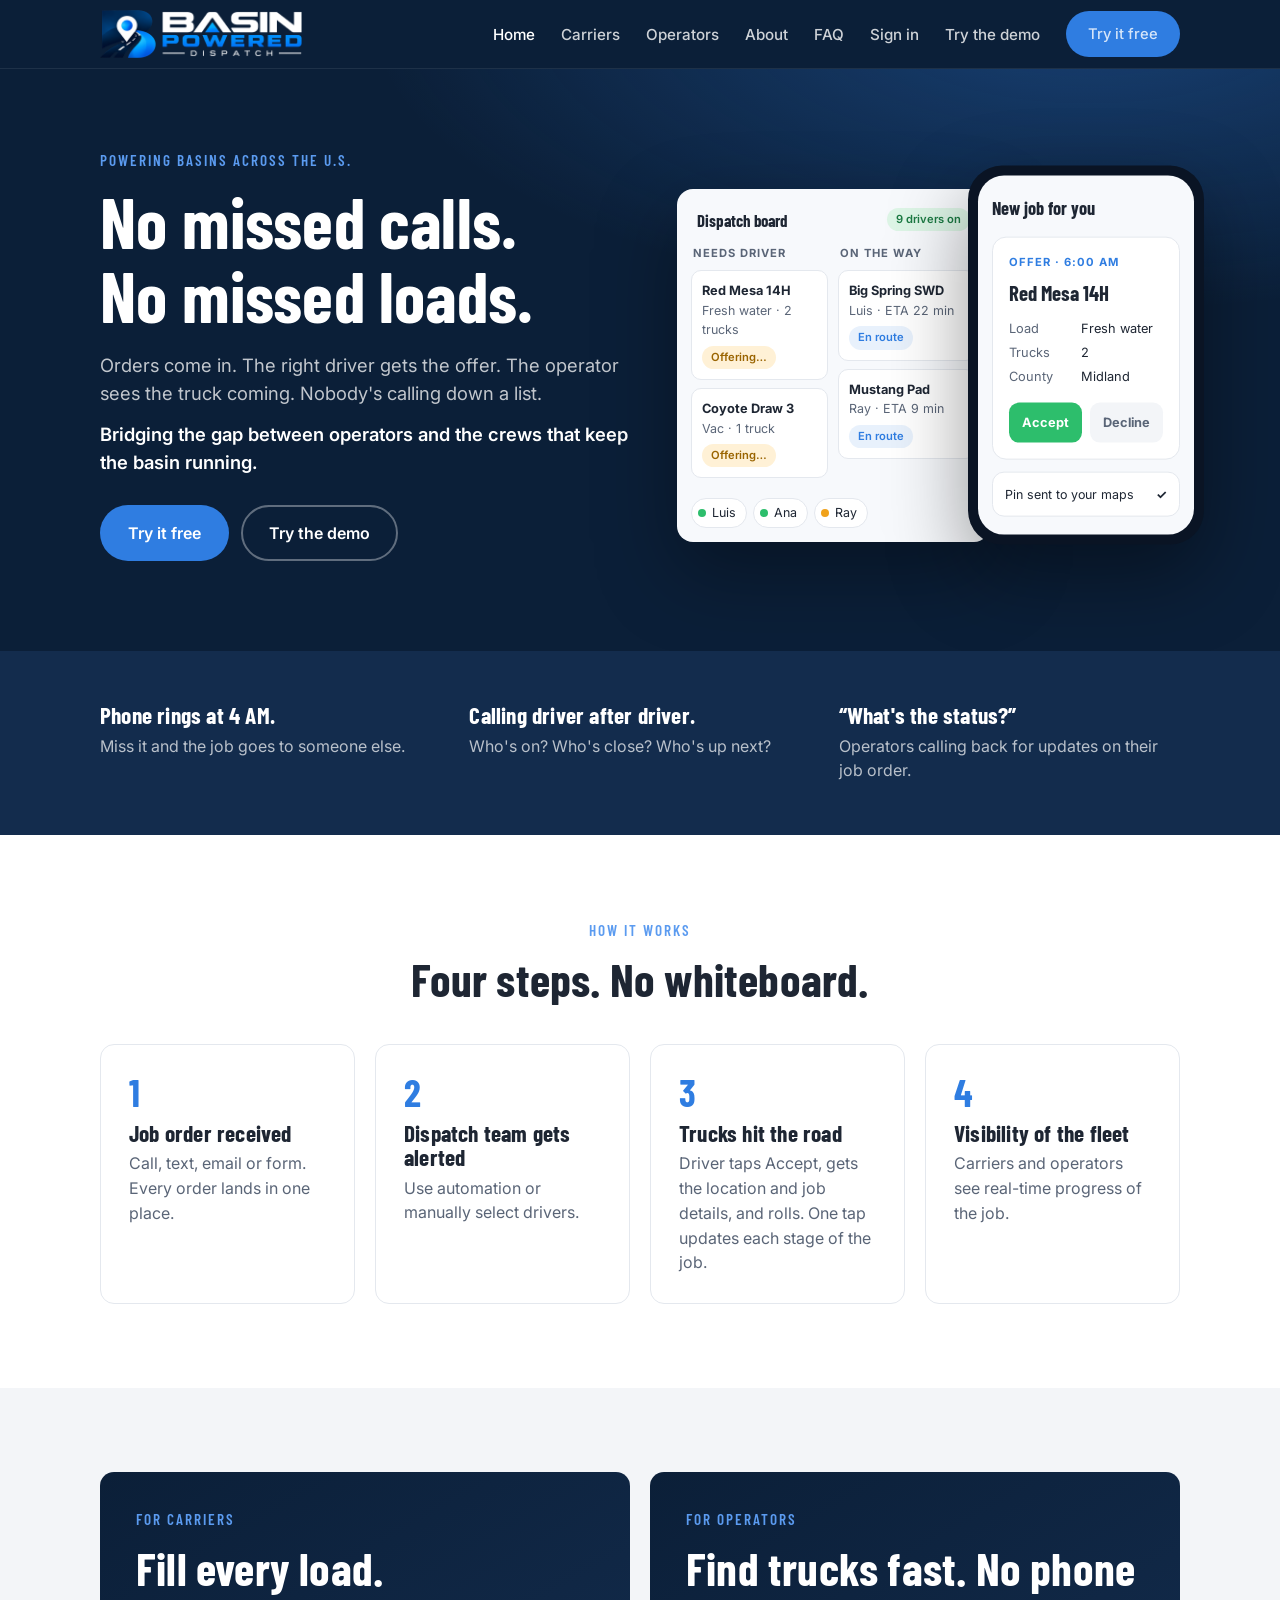
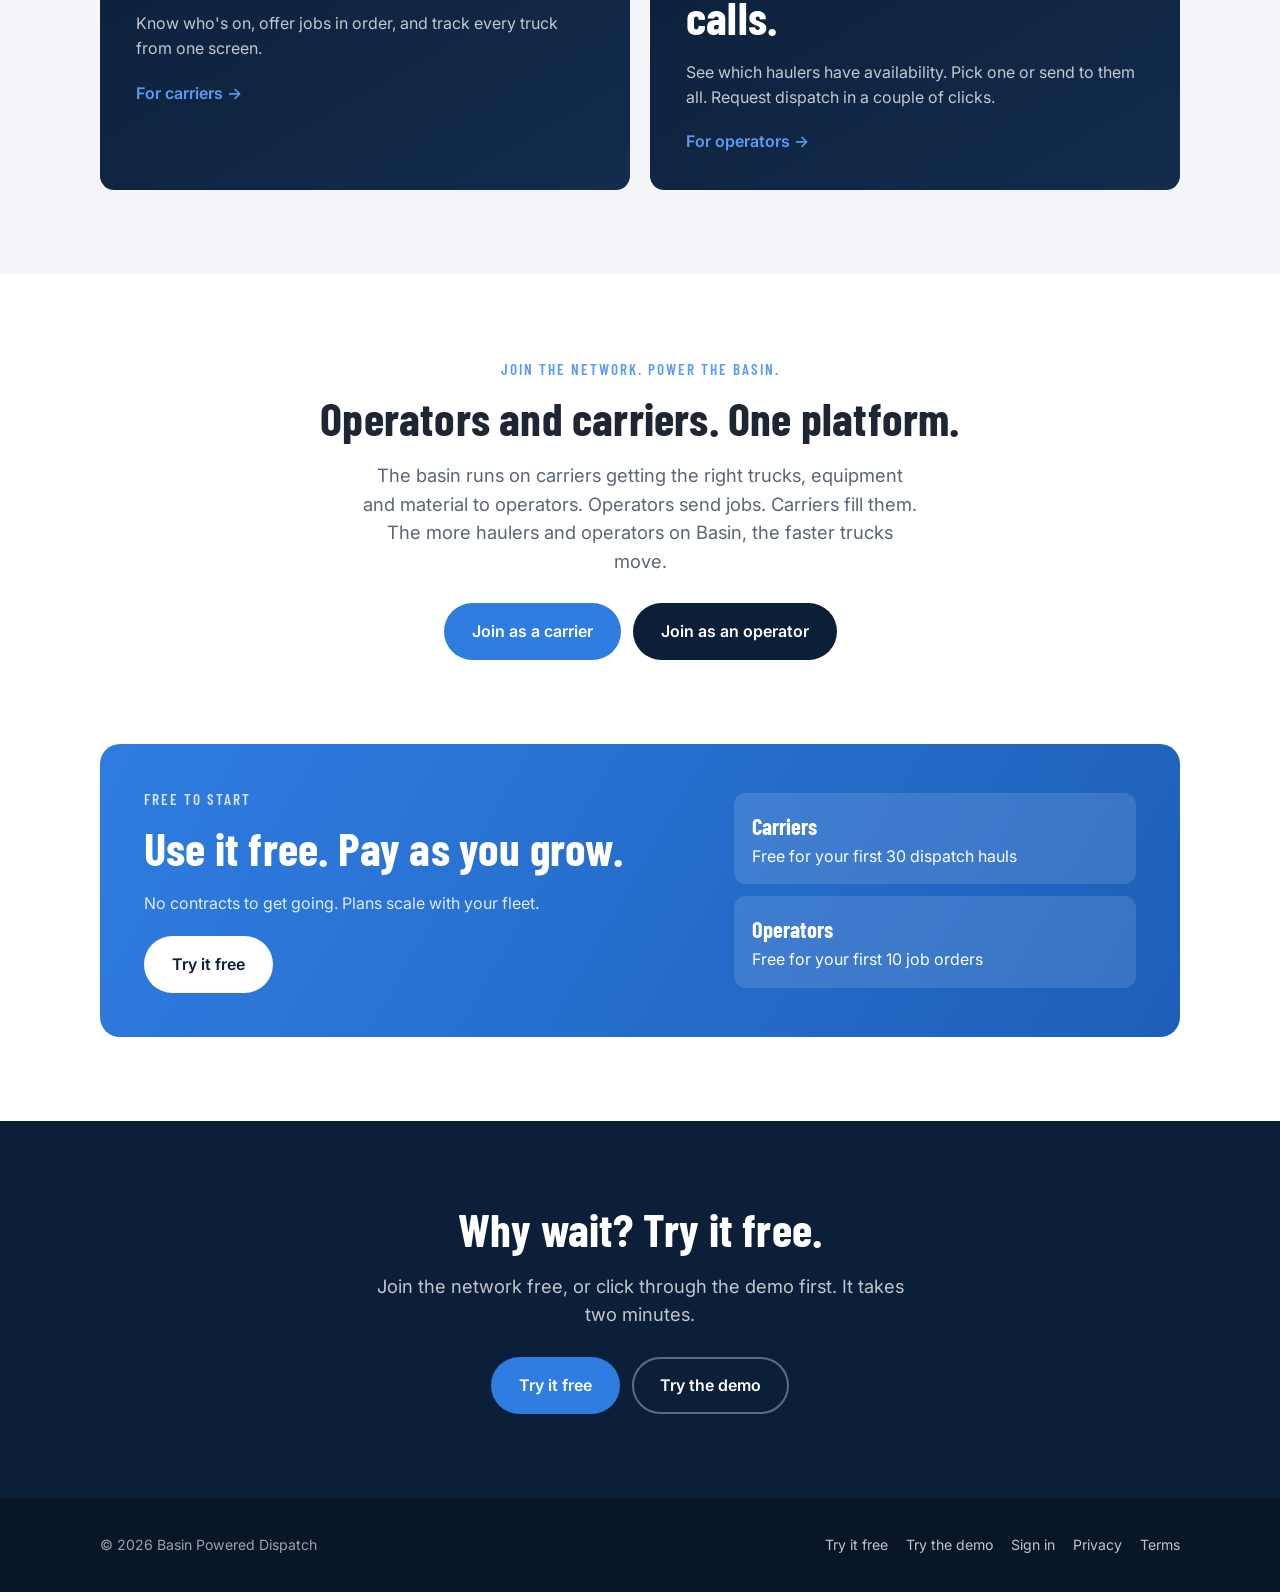
==== index.html @ a452da54 "Carriers: Reports section with demo numbers; app links to basinpowereddispatch.com Co-Authored-By: C" ====
<!doctype html>
<html lang="en">
<head>
<meta charset="utf-8">
<meta name="viewport" content="width=device-width, initial-scale=1, viewport-fit=cover">
<title>Basin Powered Dispatch · No missed calls. No missed loads.</title>
<meta name="description" content="Dispatch for oilfield vac and water haulers. Orders in, drivers offered, operators updated — without calling down the list.">
<meta name="theme-color" content="#0B1F38">
<link rel="preconnect" href="https://fonts.googleapis.com">
<link rel="preconnect" href="https://fonts.gstatic.com" crossorigin>
<link href="https://fonts.googleapis.com/css2?family=Barlow+Condensed:wght@600;700&family=Inter:wght@400;500;600;700;800&display=swap" rel="stylesheet">
<link rel="stylesheet" href="styles.css">
<link rel="icon" type="image/png" href="favicon.png">
<link rel="apple-touch-icon" href="apple-touch-icon.png">
<meta property="og:title" content="Basin Powered Dispatch · No missed calls. No missed loads.">
<meta property="og:description" content="Dispatch for oilfield vac and water haulers. Orders in, drivers offered, operators updated — without calling down the list.">
<meta property="og:image" content="https://basinpowerdispatch.com/og-image.jpg">
</head>
<body>
<header>
  <div class="wrap nav">
    <a class="logo" href="index.html" aria-label="Basin Powered Dispatch home">
      <img src="logo.png" alt="Basin Powered Dispatch" width="168" height="40">
    </a>
    <button class="menu-btn" aria-label="Menu" onclick="document.getElementById('menu').classList.toggle('open')">&#9776;</button>
    <ul id="menu">
      <li><a href="index.html" class=active>Home</a></li><li><a href="carriers.html">Carriers</a></li><li><a href="operators.html">Operators</a></li><li><a href="about.html">About</a></li><li><a href="faq.html">FAQ</a></li>
      <li><a href="https://basinpowereddispatch.com/">Sign in</a></li>
      <li><a href="demo.html">Try the demo</a></li>
      <li><a class="btn btn-primary" href="join.html">Try it free</a></li>
    </ul>
  </div>
</header>
<main>
<section class="hero">
  <div class="wrap grid">
    <div>
      <div class="eyebrow">Powering basins across the U.S.</div>
      <h1>No missed calls.<br>No missed loads.</h1>
      <p class="lead" style="margin-top:18px">Orders come in. The right driver gets the offer. The operator sees the truck coming. Nobody's calling down a list.</p>
      <p class="lead" style="margin-top:12px;color:#fff;font-weight:600">Bridging the gap between operators and the crews that keep the basin running.</p>
      <div class="btns"><a class="btn btn-primary" href="join.html">Try it free</a><a class="btn btn-ghost" href="demo.html">Try the demo</a></div>
    </div>
    <div class="mock-stack">
<div class="board" aria-hidden="true">
  <div class="board-top"><b>Dispatch board</b><span class="pill green">9 drivers on</span></div>
  <div class="cols">
    <div class="col"><h4>Needs driver</h4>
      <div class="job"><b>Red Mesa 14H</b><span>Fresh water &middot; 2 trucks</span><span class="pill amber">Offering&hellip;</span></div>
      <div class="job"><b>Coyote Draw 3</b><span>Vac &middot; 1 truck</span><span class="pill amber">Offering&hellip;</span></div>
    </div>
    <div class="col"><h4>On the way</h4>
      <div class="job"><b>Big Spring SWD</b><span>Luis &middot; ETA 22 min</span><span class="pill blue">En route</span></div>
      <div class="job"><b>Mustang Pad</b><span>Ray &middot; ETA 9 min</span><span class="pill blue">En route</span></div>
    </div>
    <div class="col"><h4>Done</h4>
      <div class="job"><b>Caprock 7</b><span>Ana &middot; 3 loads</span><span class="pill green">Complete</span></div>
      <div class="job"><b>Sand Hills 2</b><span>Mike &middot; 2 loads</span><span class="pill green">Complete</span></div>
    </div>
  </div>
  <div class="drivers">
    <div class="drv"><span class="dot"></span>Luis</div><div class="drv"><span class="dot"></span>Ana</div>
    <div class="drv"><span class="dot busy"></span>Ray</div><div class="drv"><span class="dot"></span>Mike</div>
    <div class="drv"><span class="dot off"></span>Jesse</div>
  </div>
</div>
<div class="phone" aria-hidden="true"><div class="screen">
  <div class="hdr">New job for you</div>
  <div class="offer">
    <div class="tag">Offer &middot; 6:00 AM</div>
    <h5>Red Mesa 14H</h5>
    <dl><dt>Load</dt><dd>Fresh water</dd><dt>Trucks</dt><dd>2</dd><dt>County</dt><dd>Midland</dd></dl>
    <div class="yn"><div class="yes">Accept</div><div class="no">Decline</div></div>
  </div>
  <div class="mini"><span>Pin sent to your maps</span><b>&#10003;</b></div>
</div></div></div>
  </div>
</section>

<div class="pain"><div class="wrap row">
  <div><h3>Phone rings at 4 AM.</h3><p>Miss it and the job goes to someone else.</p></div>
  <div><h3>Calling driver after driver.</h3><p>Who's on? Who's close? Who's up next?</p></div>
  <div><h3>&ldquo;What's the status?&rdquo;</h3><p>Operators calling back for updates on their job order.</p></div>
</div></div>

<section id="how">
  <div class="wrap center">
    <div class="eyebrow">How it works</div>
    <h2>Four steps. No whiteboard.</h2>
    <div class="cards four" style="text-align:left">
      <div class="card"><div class="step-num">1</div><h3>Job order received</h3><p>Call, text, email or form. Every order lands in one place.</p></div>
      <div class="card"><div class="step-num">2</div><h3>Dispatch team gets alerted</h3><p>Use automation or manually select drivers.</p></div>
      <div class="card"><div class="step-num">3</div><h3>Trucks hit the road</h3><p>Driver taps Accept, gets the location and job details, and rolls. One tap updates each stage of the job.</p></div>
      <div class="card"><div class="step-num">4</div><h3>Visibility of the fleet</h3><p>Carriers and operators see real-time progress of the job.</p></div>
    </div>
  </div>
</section>

<section class="alt">
  <div class="wrap">
    <div class="cards two" style="margin-top:0">
      <div class="aud"><div class="eyebrow">For carriers</div><h2>Fill every load.</h2><p>Know who's on, offer jobs in order, and track every truck from one screen.</p><a class="more" href="carriers.html">For carriers &rarr;</a></div>
      <div class="aud"><div class="eyebrow">For operators</div><h2>Find trucks fast. No phone calls.</h2><p>See which haulers have availability. Pick one or send to them all. Request dispatch in a couple of clicks.</p><a class="more" href="operators.html">For operators &rarr;</a></div>
    </div>
  </div>
</section>

<section>
  <div class="wrap center">
    <div class="eyebrow">Join the network. Power the basin.</div>
    <h2>Operators and carriers. One platform.</h2>
    <p class="lead">The basin runs on carriers getting the right trucks, equipment and material to operators. Operators send jobs. Carriers fill them. The more haulers and operators on Basin, the faster trucks move.</p>
    <div class="btns" style="justify-content:center"><a class="btn btn-primary" href="join.html?type=carrier">Join as a carrier</a><a class="btn btn-dark" href="join.html?type=operator">Join as an operator</a></div>
  </div>
</section>

<section style="padding-top:0">
  <div class="wrap">
    <div class="free">
      <div><div class="eyebrow" style="color:#fff;opacity:.8">Free to start</div><h2>Use it free. Pay as you grow.</h2><p>No contracts to get going. Plans scale with your fleet.</p><div class="btns" style="margin-top:20px"><a class="btn" style="background:#fff;color:var(--navy)" href="join.html">Try it free</a></div></div>
      <div class="tiers">
        <div class="tier"><b>Carriers</b>Free for your first 30 dispatch hauls</div>
        <div class="tier"><b>Operators</b>Free for your first 10 job orders</div>
      </div>
    </div>
  </div>
</section>

<section class="cta">
  <div class="wrap">
    <h2>Why wait? Try it free.</h2>
    <p class="lead">Join the network free, or click through the demo first. It takes two minutes.</p>
    <div class="btns"><a class="btn btn-primary" href="join.html">Try it free</a><a class="btn btn-ghost" href="demo.html">Try the demo</a></div>
  </div>
</section>
</main>
<footer>
  <div class="wrap">
    <div>&copy; <span id="yr">2026</span> Basin Powered Dispatch</div>
    <nav>
      <a href="join.html">Try it free</a>
      <a href="demo.html">Try the demo</a>
      <a href="https://basinpowereddispatch.com/">Sign in</a>
      <a href="https://basinpowereddispatch.com/privacy/">Privacy</a>
      <a href="https://basinpowereddispatch.com/terms/">Terms</a>
    </nav>
  </div>
</footer>
<script>document.getElementById('yr').textContent=new Date().getFullYear()</script>
</body>
</html>
---- styles.css ----
/* Basin Powered Dispatch — marketing placeholder */
:root{
  --navy:#0B1F38; --navy-2:#132C4D; --blue:#2F7DE1; --blue-2:#5B9BF0; --sky:#E8F1FC;
  --gray-900:#1E2633; --gray-600:#5A6577; --gray-300:#C9D1DC; --gray-100:#F3F5F8; --white:#fff;
  --radius:14px; --max:1120px;
  --head:"Barlow Condensed",system-ui,sans-serif; --body:"Inter",system-ui,sans-serif;
}
*{box-sizing:border-box;margin:0;padding:0}
html{scroll-behavior:smooth}
body{font-family:var(--body);color:var(--gray-900);background:var(--white);line-height:1.55;-webkit-font-smoothing:antialiased}
img{max-width:100%;display:block}
a{color:var(--blue);text-decoration:none}
.wrap{max-width:var(--max);margin:0 auto;padding:0 20px}
h1,h2,h3{font-family:var(--head);font-weight:700;line-height:1.05;letter-spacing:.2px}
h1{font-size:clamp(2.6rem,6vw,4.4rem)}
h2{font-size:clamp(2rem,4vw,2.9rem);margin-bottom:.4em}
h3{font-size:1.45rem;margin-bottom:.25em}
p.lead{font-size:1.15rem;color:var(--gray-600);max-width:560px}
.eyebrow{font-family:var(--head);text-transform:uppercase;letter-spacing:2px;font-size:.95rem;color:var(--blue-2);font-weight:600;margin-bottom:.8em}

/* Buttons */
.btn{display:inline-block;font-weight:600;padding:14px 26px;border-radius:999px;transition:.15s;border:2px solid transparent;font-size:1rem;cursor:pointer}
.btn-primary{background:var(--blue);color:var(--white)}
.btn-primary:hover{background:#1F6AD0}
.btn-ghost{border-color:rgba(255,255,255,.35);color:var(--white)}
.btn-ghost:hover{border-color:var(--white)}
.btn-dark{background:var(--navy);color:var(--white)}
.btns{display:flex;gap:12px;flex-wrap:wrap;margin-top:28px}

/* Header */
header{position:sticky;top:0;z-index:50;background:var(--navy);border-bottom:1px solid rgba(255,255,255,.08)}
.nav{display:flex;align-items:center;justify-content:space-between;height:68px}
.logo{display:flex;align-items:center;gap:10px;color:var(--white);font-family:var(--head);font-weight:700;font-size:1.35rem;letter-spacing:.5px}
.logo-mark{width:30px;height:30px;border-radius:8px;background:linear-gradient(135deg,var(--blue),var(--blue-2));display:grid;place-items:center;font-size:.95rem}
.logo img{height:48px;width:auto}
.nav ul{display:flex;gap:26px;list-style:none;align-items:center}
.nav ul a{color:rgba(255,255,255,.8);font-weight:500;font-size:.95rem}
.nav ul a:hover,.nav ul a.active{color:var(--white)}
.nav .btn{padding:10px 20px;font-size:.92rem}
.menu-btn{display:none;background:none;border:0;color:var(--white);font-size:1.7rem;cursor:pointer}
@media(max-width:860px){
  .menu-btn{display:block}
  .nav ul{display:none;position:absolute;top:68px;left:0;right:0;background:var(--navy);flex-direction:column;align-items:flex-start;padding:16px 20px 24px;gap:18px;border-bottom:1px solid rgba(255,255,255,.1)}
  .nav ul.open{display:flex}
}

/* Hero */
.hero{background:radial-gradient(1200px 500px at 85% -10%,rgba(47,125,225,.35),transparent 60%),var(--navy);color:var(--white);padding:80px 0 90px;overflow:hidden}
.hero .grid{display:grid;grid-template-columns:1.05fr 1fr;gap:48px;align-items:center}
.hero p.lead{color:rgba(255,255,255,.75)}
.hero.small{padding:64px 0 70px}
@media(max-width:900px){.hero .grid{grid-template-columns:1fr}.hero{padding:56px 0 64px}}

/* Sections */
section{padding:84px 0}
.alt{background:var(--gray-100)}
.center{text-align:center}
.center p.lead{margin:0 auto}
.cards{display:grid;grid-template-columns:repeat(3,1fr);gap:20px;margin-top:40px}
.cards.four{grid-template-columns:repeat(4,1fr)}
.cards.two{grid-template-columns:repeat(2,1fr)}
@media(max-width:900px){.cards,.cards.four,.cards.two{grid-template-columns:1fr}}
.card{background:var(--white);border:1px solid #E4E8EE;border-radius:var(--radius);padding:28px}
.card p{color:var(--gray-600)}
.icon{width:46px;height:46px;border-radius:12px;background:var(--sky);color:var(--blue);display:grid;place-items:center;font-size:1.35rem;margin-bottom:16px}
.step-num{font-family:var(--head);font-size:2.4rem;color:var(--blue);font-weight:700;line-height:1;margin-bottom:10px}

/* Pain strip */
.pain{background:var(--navy-2);color:var(--white);padding:52px 0}
.pain .row{display:grid;grid-template-columns:repeat(3,1fr);gap:28px}
.pain h3{color:var(--white)}
.pain p{color:rgba(255,255,255,.7)}
@media(max-width:900px){.pain .row{grid-template-columns:1fr}}

/* Split */
.split{display:grid;grid-template-columns:1fr 1fr;gap:56px;align-items:center}
.split.rev>:first-child{order:2}
@media(max-width:900px){.split{grid-template-columns:1fr}.split.rev>:first-child{order:0}}
.checks{list-style:none;margin-top:20px}
.checks li{padding-left:30px;position:relative;margin-bottom:12px;font-weight:500}
.checks li::before{content:"✓";position:absolute;left:0;top:0;color:var(--blue);font-weight:800}

/* Audience cards */
.aud{border-radius:var(--radius);padding:36px;color:var(--white);background:linear-gradient(150deg,var(--navy),var(--navy-2));position:relative;overflow:hidden}
.aud p{color:rgba(255,255,255,.75);margin:6px 0 20px}
.aud a.more{color:var(--blue-2);font-weight:600}

/* Free band */
.free{background:linear-gradient(120deg,var(--blue),#1D5FB8);color:var(--white);border-radius:20px;padding:44px;display:grid;grid-template-columns:1.4fr 1fr;gap:28px;align-items:center}
.free p{color:rgba(255,255,255,.85)}
.free .tiers{display:grid;gap:12px}
.tier{background:rgba(255,255,255,.12);border-radius:12px;padding:16px 18px}
.tier b{font-family:var(--head);font-size:1.4rem;display:block}
@media(max-width:900px){.free{grid-template-columns:1fr;padding:30px}}

/* Photo placeholder */
.photo{border-radius:var(--radius);min-height:320px;background:linear-gradient(135deg,#3B4A5E,#1E2633);display:grid;place-items:center;color:rgba(255,255,255,.55);font-size:.9rem;text-align:center;padding:20px}
.photo.cover{background-size:cover;background-position:center}

/* ---------- Product mockups (pure HTML/CSS) ---------- */
.board{background:#F7F9FC;border-radius:16px;padding:14px;box-shadow:0 30px 80px rgba(0,0,0,.35);color:var(--gray-900);font-size:.78rem}
.board-top{display:flex;justify-content:space-between;align-items:center;padding:4px 6px 12px}
.board-top b{font-family:var(--head);font-size:1.05rem}
.pill{border-radius:999px;padding:3px 9px;font-weight:600;font-size:.7rem}
.pill.green{background:#DDF5E6;color:#1C7A43}
.pill.amber{background:#FFF1D6;color:#9A6400}
.pill.blue{background:var(--sky);color:var(--blue)}
.cols{display:grid;grid-template-columns:repeat(3,1fr);gap:10px}
.col h4{font-size:.7rem;text-transform:uppercase;letter-spacing:1px;color:var(--gray-600);margin:0 2px 8px}
.job{background:var(--white);border:1px solid #E4E8EE;border-radius:10px;padding:10px;margin-bottom:8px}
.job b{display:block;font-size:.8rem}
.job span{color:var(--gray-600);display:block}
.job .pill{display:inline-block;margin-top:6px}
.drivers{display:flex;gap:6px;margin-top:12px;flex-wrap:wrap}
.drv{background:var(--white);border:1px solid #E4E8EE;border-radius:999px;padding:4px 10px 4px 6px;display:flex;gap:6px;align-items:center}
.dot{width:8px;height:8px;border-radius:50%;background:#2DBE6C}
.dot.off{background:var(--gray-300)}
.dot.busy{background:#F0A21B}

.phone{width:260px;margin:0 auto;background:#0A1424;border-radius:36px;padding:12px;box-shadow:0 30px 80px rgba(0,0,0,.4)}
.screen{background:#F7F9FC;border-radius:26px;padding:20px 14px;min-height:0;color:var(--gray-900)}
.screen .hdr{font-family:var(--head);font-weight:700;font-size:1.15rem;margin-bottom:14px}
.offer{background:var(--white);border-radius:14px;padding:16px;border:1px solid #E4E8EE}
.offer .tag{font-size:.7rem;color:var(--blue);font-weight:700;text-transform:uppercase;letter-spacing:1px}
.offer h5{font-family:var(--head);font-size:1.3rem;margin:6px 0;white-space:nowrap}
.offer dl{display:grid;grid-template-columns:auto 1fr;gap:4px 10px;font-size:.8rem;margin:10px 0 16px}
.offer dt{color:var(--gray-600)}
.offer .yn{display:grid;grid-template-columns:1fr 1fr;gap:8px}
.offer .yn div{text-align:center;padding:10px 4px;border-radius:10px;font-weight:700;font-size:.8rem;min-width:0}
.yes{background:#2DBE6C;color:#fff}.no{background:var(--gray-100);color:var(--gray-600)}
.mini{margin-top:12px;background:var(--white);border:1px solid #E4E8EE;border-radius:12px;padding:12px;font-size:.78rem;display:flex;justify-content:space-between}
.mock-stack{position:relative}
.mock-stack .board{margin-right:190px;margin-top:20px}
.mock-stack .cols{grid-template-columns:1fr 1fr}
.mock-stack .col:nth-child(3){display:none}
.mock-stack .drv:nth-child(n+4){display:none}
@media(max-width:900px){.mock-stack .board{margin-right:0}.mock-stack .cols{grid-template-columns:repeat(3,1fr)}.mock-stack .col:nth-child(3){display:block}}
@media(max-width:900px){.mock-stack .board{margin-right:0}}
.mock-stack .phone{position:absolute;right:-24px;top:50%;transform:translateY(-50%);width:236px;padding:10px;border-radius:34px}
.mock-stack .phone .screen{min-height:0;padding:18px 14px;border-radius:26px}
.mock-stack .offer h5{font-size:1.3rem;white-space:nowrap}
.mock-stack .offer dl{grid-template-columns:62px 1fr}
@media(max-width:900px){.mock-stack .board{display:none}.mock-stack .phone{position:static;transform:none;margin:8px auto 0;width:260px}}

/* FAQ */
.faq{max-width:780px;margin:40px auto 0}
details{border-bottom:1px solid #E4E8EE;padding:20px 4px}
summary{font-weight:600;font-size:1.08rem;cursor:pointer;list-style:none;display:flex;justify-content:space-between;gap:20px}
summary::after{content:"+";color:var(--blue);font-size:1.4rem;line-height:1}
details[open] summary::after{content:"–"}
details p{color:var(--gray-600);margin-top:10px}
.bot-slot{max-width:780px;margin:48px auto 0;border:2px dashed var(--gray-300);border-radius:var(--radius);padding:28px;text-align:center;color:var(--gray-600)}

/* Form */
.form-card{background:var(--white);border-radius:18px;padding:32px;box-shadow:0 30px 80px rgba(0,0,0,.3);color:var(--gray-900)}
.form-card h3{margin-bottom:4px}
.form-card .sub{color:var(--gray-600);margin-bottom:20px;font-size:.95rem}
.field{margin-bottom:14px}
.field label{display:block;font-weight:600;font-size:.88rem;margin-bottom:6px}
.field input,.field select{width:100%;padding:13px 14px;border:1px solid var(--gray-300);border-radius:10px;font:inherit;background:var(--white)}
.field input:focus,.field select:focus{outline:2px solid var(--blue);border-color:transparent}
.row2{display:grid;grid-template-columns:1fr 1fr;gap:12px}
@media(max-width:520px){.row2{grid-template-columns:1fr}}
.form-card .btn{width:100%;margin-top:8px}
.fine{font-size:.8rem;color:var(--gray-600);margin-top:12px;text-align:center}
.hidden{display:none}

/* CTA + footer */
.cta{background:var(--navy);color:var(--white);text-align:center}
.cta p.lead{color:rgba(255,255,255,.75);margin:0 auto}
.cta .btns{justify-content:center}
footer{background:#081628;color:rgba(255,255,255,.6);padding:36px 0;font-size:.88rem}
footer .wrap{display:flex;justify-content:space-between;gap:16px;flex-wrap:wrap}
footer a{color:rgba(255,255,255,.75)}
footer nav{display:flex;gap:18px;flex-wrap:wrap}
@media(max-width:1100px) and (min-width:901px){.mock-stack .phone{right:0;width:212px}.mock-stack .board{margin-right:170px}}
/* Operator availability mock */
.avail{background:#F7F9FC;border-radius:16px;padding:16px;box-shadow:0 20px 60px rgba(11,31,56,.18);font-size:.85rem}
.avail-top{display:flex;justify-content:space-between;align-items:center;margin-bottom:12px}
.avail-top b{font-family:var(--head);font-size:1.1rem}
.avail-row{display:flex;justify-content:space-between;align-items:center;background:#fff;border:1px solid #E4E8EE;border-radius:10px;padding:12px;margin-bottom:8px}
.avail-row small{display:block;color:var(--gray-600)}
.avail-row.you{border:2px solid var(--blue)}
.avail-cta{text-align:center;background:var(--blue);color:#fff;font-weight:700;border-radius:10px;padding:11px;margin-top:6px}
/* Reports mock */
.reports{background:#F2F4F7;border-radius:16px;padding:16px;box-shadow:0 20px 60px rgba(11,31,56,.18);font-size:.8rem;color:var(--gray-900)}
.r-top{display:flex;justify-content:space-between;align-items:center;margin-bottom:12px}
.r-top b{font-family:var(--head);font-size:1.3rem}
.r-kpis{display:grid;grid-template-columns:repeat(4,1fr);gap:8px;margin-bottom:8px}
.r-kpis div{background:#fff;border:1px solid #E4E8EE;border-radius:10px;padding:10px}
.r-kpis small{display:block;color:var(--gray-600);font-size:.7rem}
.r-kpis b{display:block;font-family:var(--head);font-size:1.5rem;line-height:1.1}
.r-kpis em{font-style:normal;color:var(--gray-600);font-size:.68rem}
.r-grid{display:grid;grid-template-columns:1.2fr 1fr;gap:8px;margin-bottom:8px}
.r-card{background:#fff;border:1px solid #E4E8EE;border-radius:10px;padding:12px}
.r-card h4{font-family:var(--head);font-size:1rem;margin-bottom:8px}
.rbars{display:flex;align-items:flex-end;gap:8px;height:110px}
.rbar{flex:1;height:100%;display:flex;flex-direction:column;justify-content:flex-end;align-items:center}
.rbar i{display:block;width:100%;background:#1F5FB8;border-radius:4px 4px 0 0}
.rbar span{font-size:.62rem;color:var(--gray-600);margin-top:4px}
.rop{position:relative;padding:6px 8px;margin-bottom:6px;display:flex;justify-content:space-between;gap:8px;font-size:.74rem;border-radius:6px;overflow:hidden}
.rop i{position:absolute;left:0;top:0;bottom:0;background:var(--sky);z-index:0}
.rop span,.rop b{position:relative;z-index:1}
.rop b{white-space:nowrap}
.rtable{width:100%;border-collapse:collapse;font-size:.76rem}
.rtable th{text-align:left;color:var(--gray-600);font-weight:600;padding:4px 6px;border-bottom:1px solid #E4E8EE}
.rtable td{padding:7px 6px;border-bottom:1px solid #F0F2F5}
.rtable small{color:var(--gray-600)}
.rpct{background:#DDF5E6;color:#1C7A43;border-radius:999px;padding:2px 8px;font-weight:700}
.rpct.lo{background:#FFF1D6;color:#9A6400}
@media(max-width:520px){.r-kpis{grid-template-columns:repeat(2,1fr)}.r-grid{grid-template-columns:1fr}}
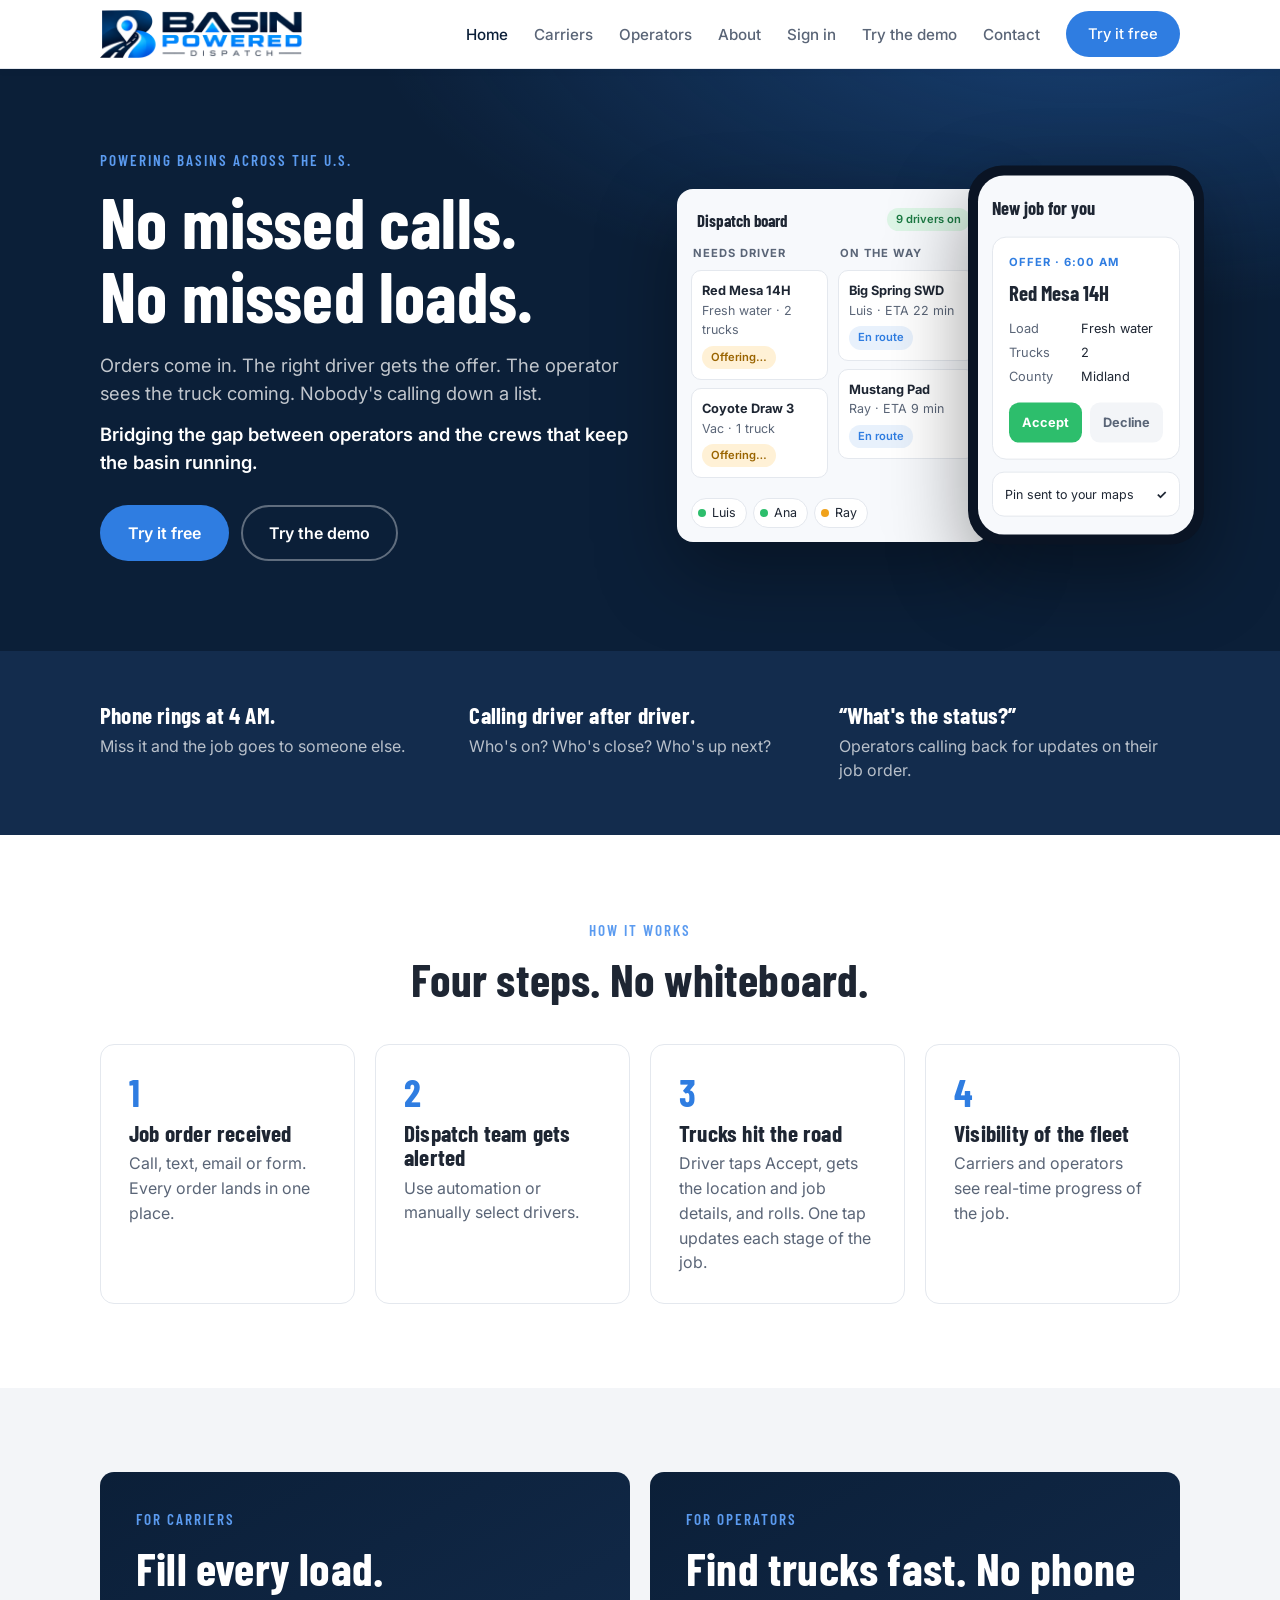
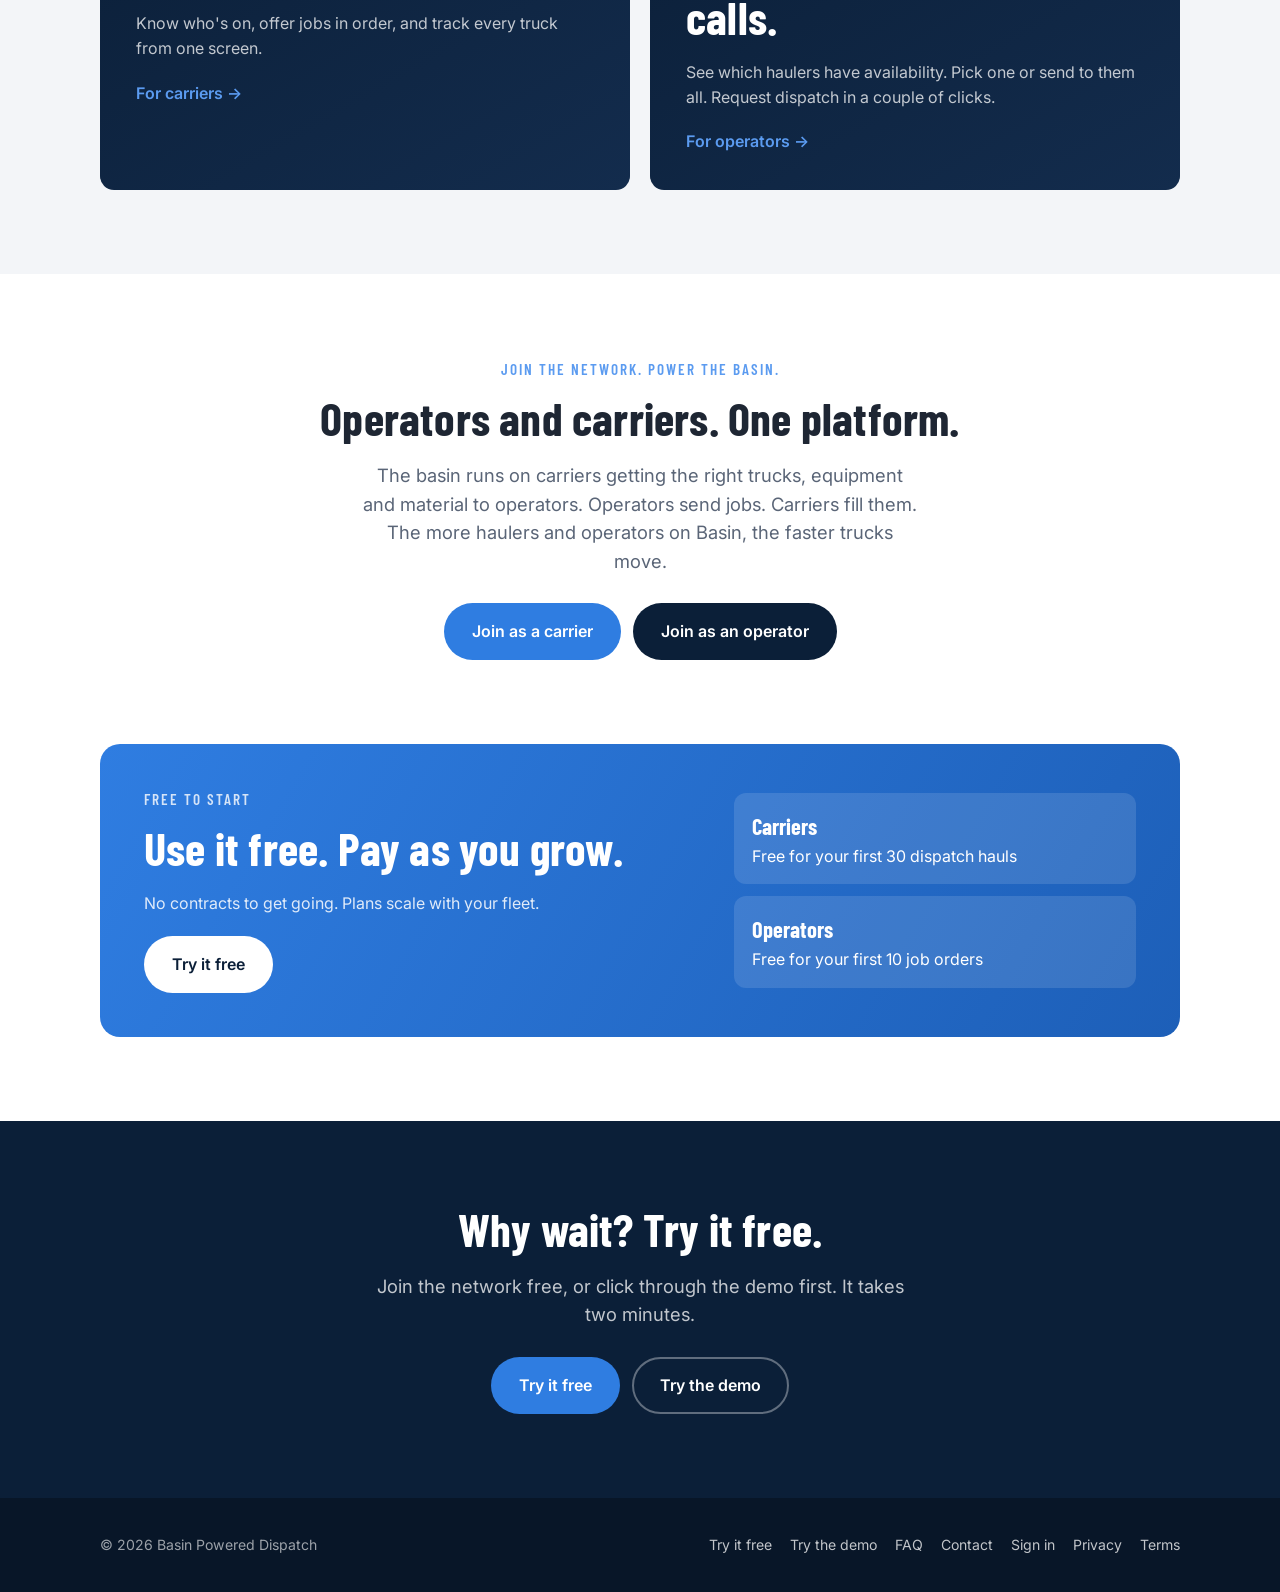
==== commit 5f343199: "White header with full-color logo; Contact page; FAQ moved to footer Co-Authored-By: Claude Opus 5.5" ====
--- a/index.html
+++ b/index.html
@@ -14,19 +14,20 @@
 <link rel="apple-touch-icon" href="apple-touch-icon.png">
 <meta property="og:title" content="Basin Powered Dispatch · No missed calls. No missed loads.">
 <meta property="og:description" content="Dispatch for oilfield vac and water haulers. Orders in, drivers offered, operators updated — without calling down the list.">
-<meta property="og:image" content="https://basinpowerdispatch.com/og-image.jpg">
+<meta property="og:image" content="https://basinpowereddispatch.com/og-image.jpg">
 </head>
 <body>
 <header>
   <div class="wrap nav">
     <a class="logo" href="index.html" aria-label="Basin Powered Dispatch home">
-      <img src="logo.png" alt="Basin Powered Dispatch" width="168" height="40">
+      <img src="logo-light.png" alt="Basin Powered Dispatch" width="168" height="40">
     </a>
     <button class="menu-btn" aria-label="Menu" onclick="document.getElementById('menu').classList.toggle('open')">&#9776;</button>
     <ul id="menu">
-      <li><a href="index.html" class=active>Home</a></li><li><a href="carriers.html">Carriers</a></li><li><a href="operators.html">Operators</a></li><li><a href="about.html">About</a></li><li><a href="faq.html">FAQ</a></li>
+      <li><a href="index.html" class=active>Home</a></li><li><a href="carriers.html">Carriers</a></li><li><a href="operators.html">Operators</a></li><li><a href="about.html">About</a></li>
       <li><a href="https://basinpowereddispatch.com/">Sign in</a></li>
       <li><a href="demo.html">Try the demo</a></li>
+      <li><a href="contact.html">Contact</a></li>
       <li><a class="btn btn-primary" href="join.html">Try it free</a></li>
     </ul>
   </div>
@@ -140,6 +141,8 @@
     <nav>
       <a href="join.html">Try it free</a>
       <a href="demo.html">Try the demo</a>
+      <a href="faq.html">FAQ</a>
+      <a href="contact.html">Contact</a>
       <a href="https://basinpowereddispatch.com/">Sign in</a>
       <a href="https://basinpowereddispatch.com/privacy/">Privacy</a>
       <a href="https://basinpowereddispatch.com/terms/">Terms</a>
--- a/styles.css
+++ b/styles.css
@@ -28,19 +28,20 @@
 .btns{display:flex;gap:12px;flex-wrap:wrap;margin-top:28px}
 
 /* Header */
-header{position:sticky;top:0;z-index:50;background:var(--navy);border-bottom:1px solid rgba(255,255,255,.08)}
+header{position:sticky;top:0;z-index:50;background:#fff;border-bottom:1px solid #E4E8EE;box-shadow:0 1px 8px rgba(11,31,56,.06)}
 .nav{display:flex;align-items:center;justify-content:space-between;height:68px}
 .logo{display:flex;align-items:center;gap:10px;color:var(--white);font-family:var(--head);font-weight:700;font-size:1.35rem;letter-spacing:.5px}
 .logo-mark{width:30px;height:30px;border-radius:8px;background:linear-gradient(135deg,var(--blue),var(--blue-2));display:grid;place-items:center;font-size:.95rem}
 .logo img{height:48px;width:auto}
 .nav ul{display:flex;gap:26px;list-style:none;align-items:center}
-.nav ul a{color:rgba(255,255,255,.8);font-weight:500;font-size:.95rem}
-.nav ul a:hover,.nav ul a.active{color:var(--white)}
+.nav ul a{color:var(--gray-600);font-weight:500;font-size:.95rem}
+.nav ul a:hover,.nav ul a.active{color:var(--navy)}
+.nav ul a.btn,.nav ul a.btn:hover{color:#fff}
 .nav .btn{padding:10px 20px;font-size:.92rem}
-.menu-btn{display:none;background:none;border:0;color:var(--white);font-size:1.7rem;cursor:pointer}
+.menu-btn{display:none;background:none;border:0;color:var(--navy);font-size:1.7rem;cursor:pointer}
 @media(max-width:860px){
   .menu-btn{display:block}
-  .nav ul{display:none;position:absolute;top:68px;left:0;right:0;background:var(--navy);flex-direction:column;align-items:flex-start;padding:16px 20px 24px;gap:18px;border-bottom:1px solid rgba(255,255,255,.1)}
+  .nav ul{display:none;position:absolute;top:68px;left:0;right:0;background:#fff;box-shadow:0 10px 20px rgba(11,31,56,.08);flex-direction:column;align-items:flex-start;padding:16px 20px 24px;gap:18px;border-bottom:1px solid #E4E8EE}
   .nav ul.open{display:flex}
 }
 
@@ -157,6 +158,7 @@
 .form-card .sub{color:var(--gray-600);margin-bottom:20px;font-size:.95rem}
 .field{margin-bottom:14px}
 .field label{display:block;font-weight:600;font-size:.88rem;margin-bottom:6px}
+.field textarea{width:100%;padding:13px 14px;border:1px solid var(--gray-300);border-radius:10px;font:inherit;resize:vertical}
 .field input,.field select{width:100%;padding:13px 14px;border:1px solid var(--gray-300);border-radius:10px;font:inherit;background:var(--white)}
 .field input:focus,.field select:focus{outline:2px solid var(--blue);border-color:transparent}
 .row2{display:grid;grid-template-columns:1fr 1fr;gap:12px}
@@ -209,3 +211,31 @@
 .rpct{background:#DDF5E6;color:#1C7A43;border-radius:999px;padding:2px 8px;font-weight:700}
 .rpct.lo{background:#FFF1D6;color:#9A6400}
 @media(max-width:520px){.r-kpis{grid-template-columns:repeat(2,1fr)}.r-grid{grid-template-columns:1fr}}
+/* Compact feature boxes */
+section.tight{padding:48px 0}
+.cards.compact{margin-top:0;gap:14px}
+.cards.compact .card{display:grid;grid-template-columns:40px 1fr;column-gap:14px;align-items:start;padding:18px 20px}
+.cards.compact .icon{width:40px;height:40px;font-size:1.1rem;margin:0;grid-row:span 2;border-radius:10px}
+.cards.compact .icon img{width:24px!important}
+.cards.compact h3{font-size:1.15rem;margin:0 0 2px}
+.cards.compact p{font-size:.9rem;line-height:1.45}
+@media(max-width:900px){.cards.compact{grid-template-columns:1fr 1fr}}
+@media(max-width:560px){.cards.compact{grid-template-columns:1fr}}
+/* Operator mocks */
+.icon svg{display:block}
+.avail-loc{font-size:.78rem;color:var(--gray-600);margin:-6px 0 10px}
+.avail-btns{display:grid;grid-template-columns:1fr 1fr;gap:8px;margin-top:6px}
+.avail-btns .avail-cta{margin-top:0}
+.avail-cta.ghost{background:#fff;color:var(--blue);border:2px solid var(--blue);padding:9px}
+.order{background:#F7F9FC;border-radius:16px;padding:16px;box-shadow:0 20px 60px rgba(11,31,56,.18);font-size:.85rem;color:var(--gray-900)}
+.o-row{display:grid;grid-template-columns:26px 1fr;gap:10px;align-items:start;background:#fff;border:1px solid #E4E8EE;border-radius:10px;padding:10px 12px;margin-bottom:6px}
+.o-row i{font-style:normal;width:24px;height:24px;border-radius:50%;background:var(--sky);color:var(--blue);font-weight:700;font-size:.75rem;display:grid;place-items:center}
+.o-row small{display:block;color:var(--gray-600);font-size:.7rem;text-transform:uppercase;letter-spacing:.5px}
+.o-row b{display:block}
+.o-row em{font-style:normal;color:var(--gray-600);font-size:.78rem}
+.chip{display:inline-block;background:var(--navy);color:#fff;border-radius:999px;padding:2px 10px;font-size:.72rem;font-weight:600;margin:3px 4px 0 0}
+.st-row{display:flex;justify-content:space-between;align-items:center;gap:10px;background:#fff;border:1px solid #E4E8EE;border-radius:10px;padding:11px 12px;margin-bottom:6px}
+.st-row small{display:block;color:var(--gray-600)}
+.st-row .pill{white-space:nowrap}
+.pill.gray{background:var(--gray-100);color:var(--gray-600)}
+.hero .avail{color:var(--gray-900)}
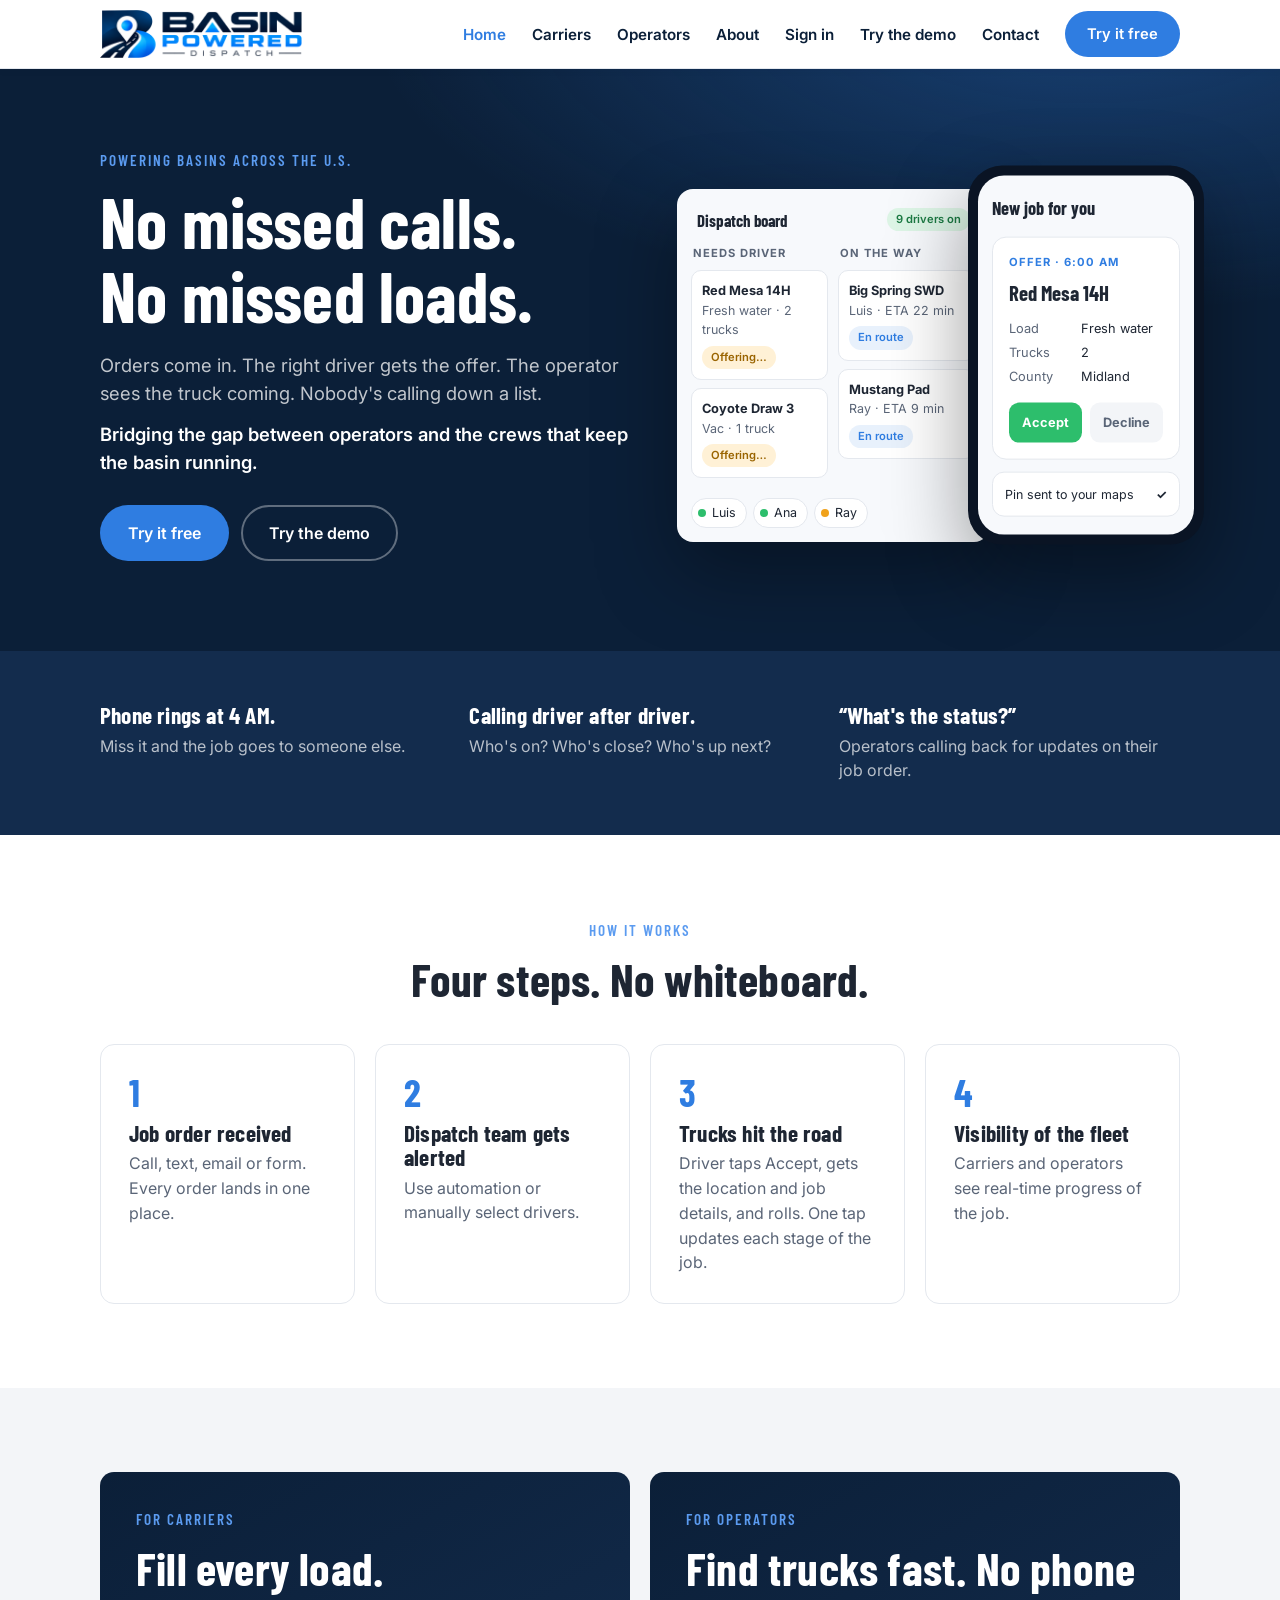
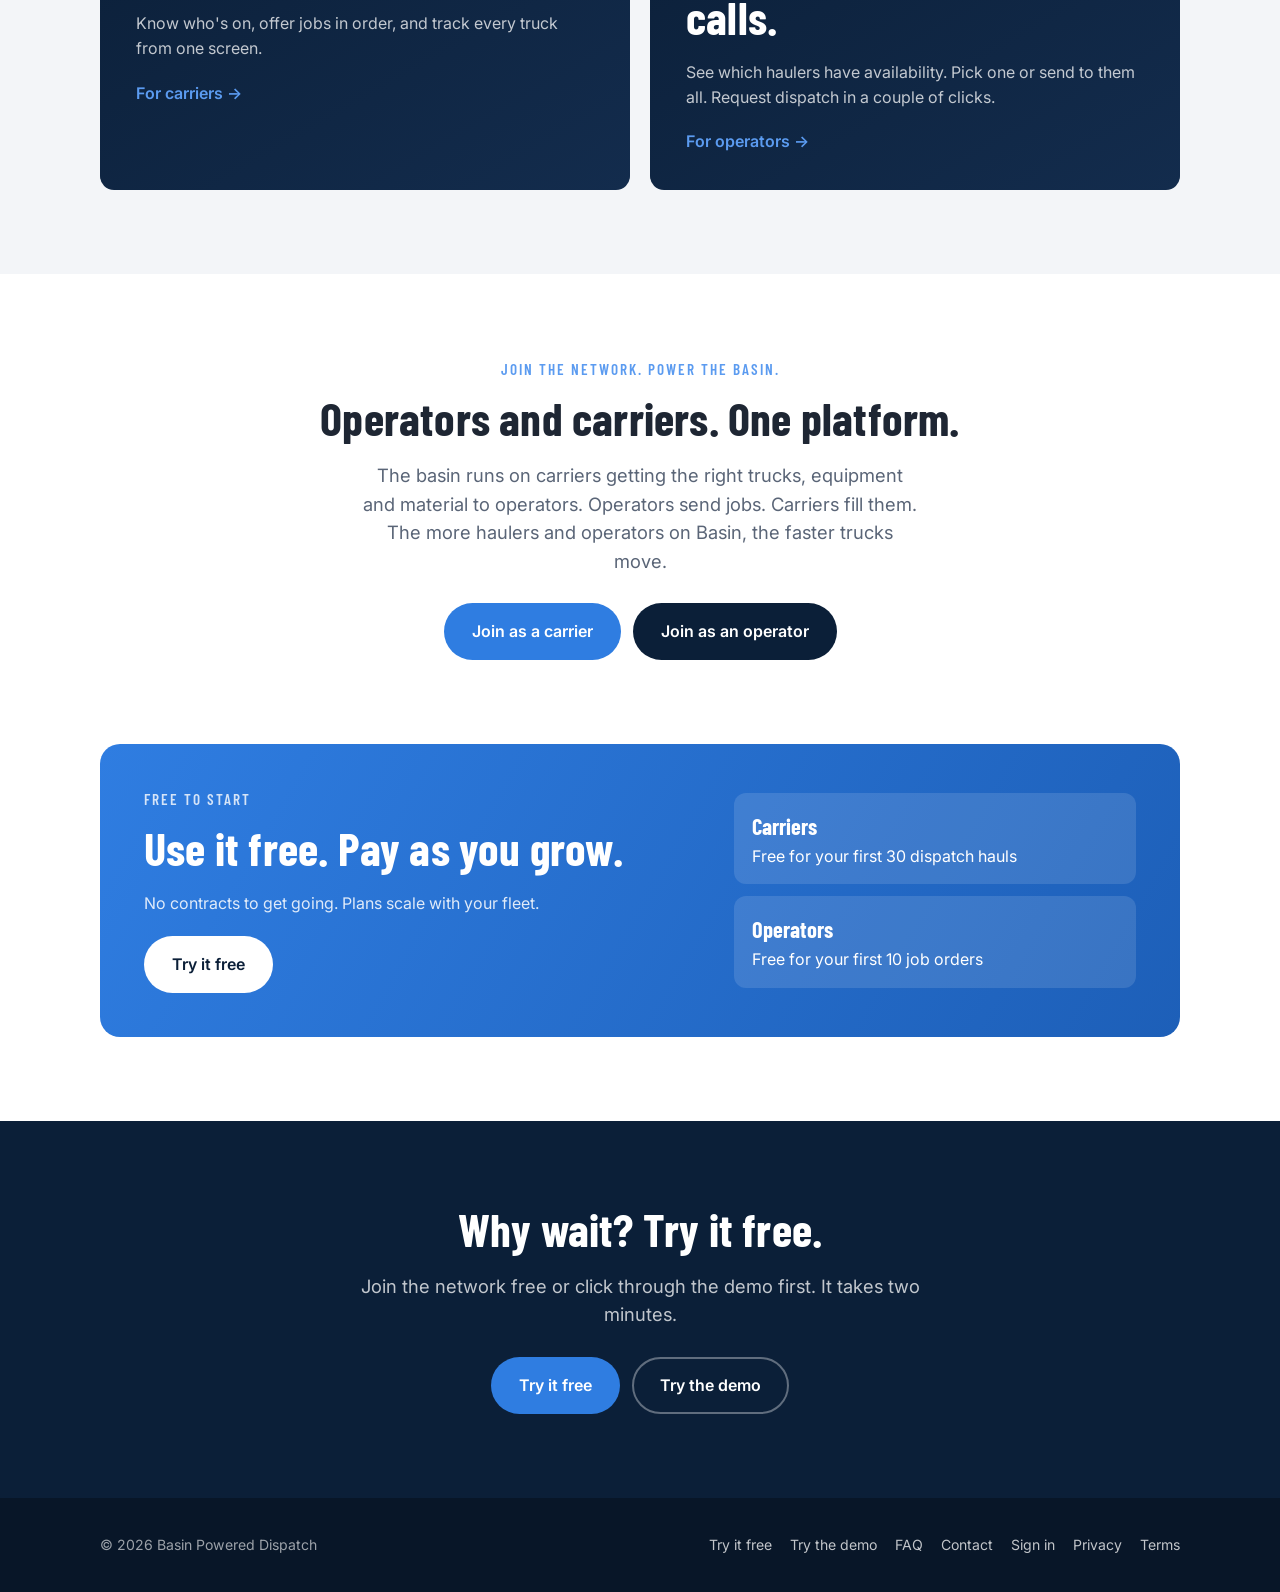
==== commit f7801bf5: "Copy: no comma before or Co-Authored-By: Claude Opus 5.5 <noreply@anthropic.com> Claude-Session: htt" ====
--- a/index.html
+++ b/index.html
@@ -130,7 +130,7 @@
 <section class="cta">
   <div class="wrap">
     <h2>Why wait? Try it free.</h2>
-    <p class="lead">Join the network free, or click through the demo first. It takes two minutes.</p>
+    <p class="lead">Join the network free or click through the demo first. It takes two minutes.</p>
     <div class="btns"><a class="btn btn-primary" href="join.html">Try it free</a><a class="btn btn-ghost" href="demo.html">Try the demo</a></div>
   </div>
 </section>
--- a/styles.css
+++ b/styles.css
@@ -34,8 +34,8 @@
 .logo-mark{width:30px;height:30px;border-radius:8px;background:linear-gradient(135deg,var(--blue),var(--blue-2));display:grid;place-items:center;font-size:.95rem}
 .logo img{height:48px;width:auto}
 .nav ul{display:flex;gap:26px;list-style:none;align-items:center}
-.nav ul a{color:var(--gray-600);font-weight:500;font-size:.95rem}
-.nav ul a:hover,.nav ul a.active{color:var(--navy)}
+.nav ul a{color:var(--navy);font-weight:600;font-size:.95rem}
+.nav ul a:hover,.nav ul a.active{color:var(--blue)}
 .nav ul a.btn,.nav ul a.btn:hover{color:#fff}
 .nav .btn{padding:10px 20px;font-size:.92rem}
 .menu-btn{display:none;background:none;border:0;color:var(--navy);font-size:1.7rem;cursor:pointer}
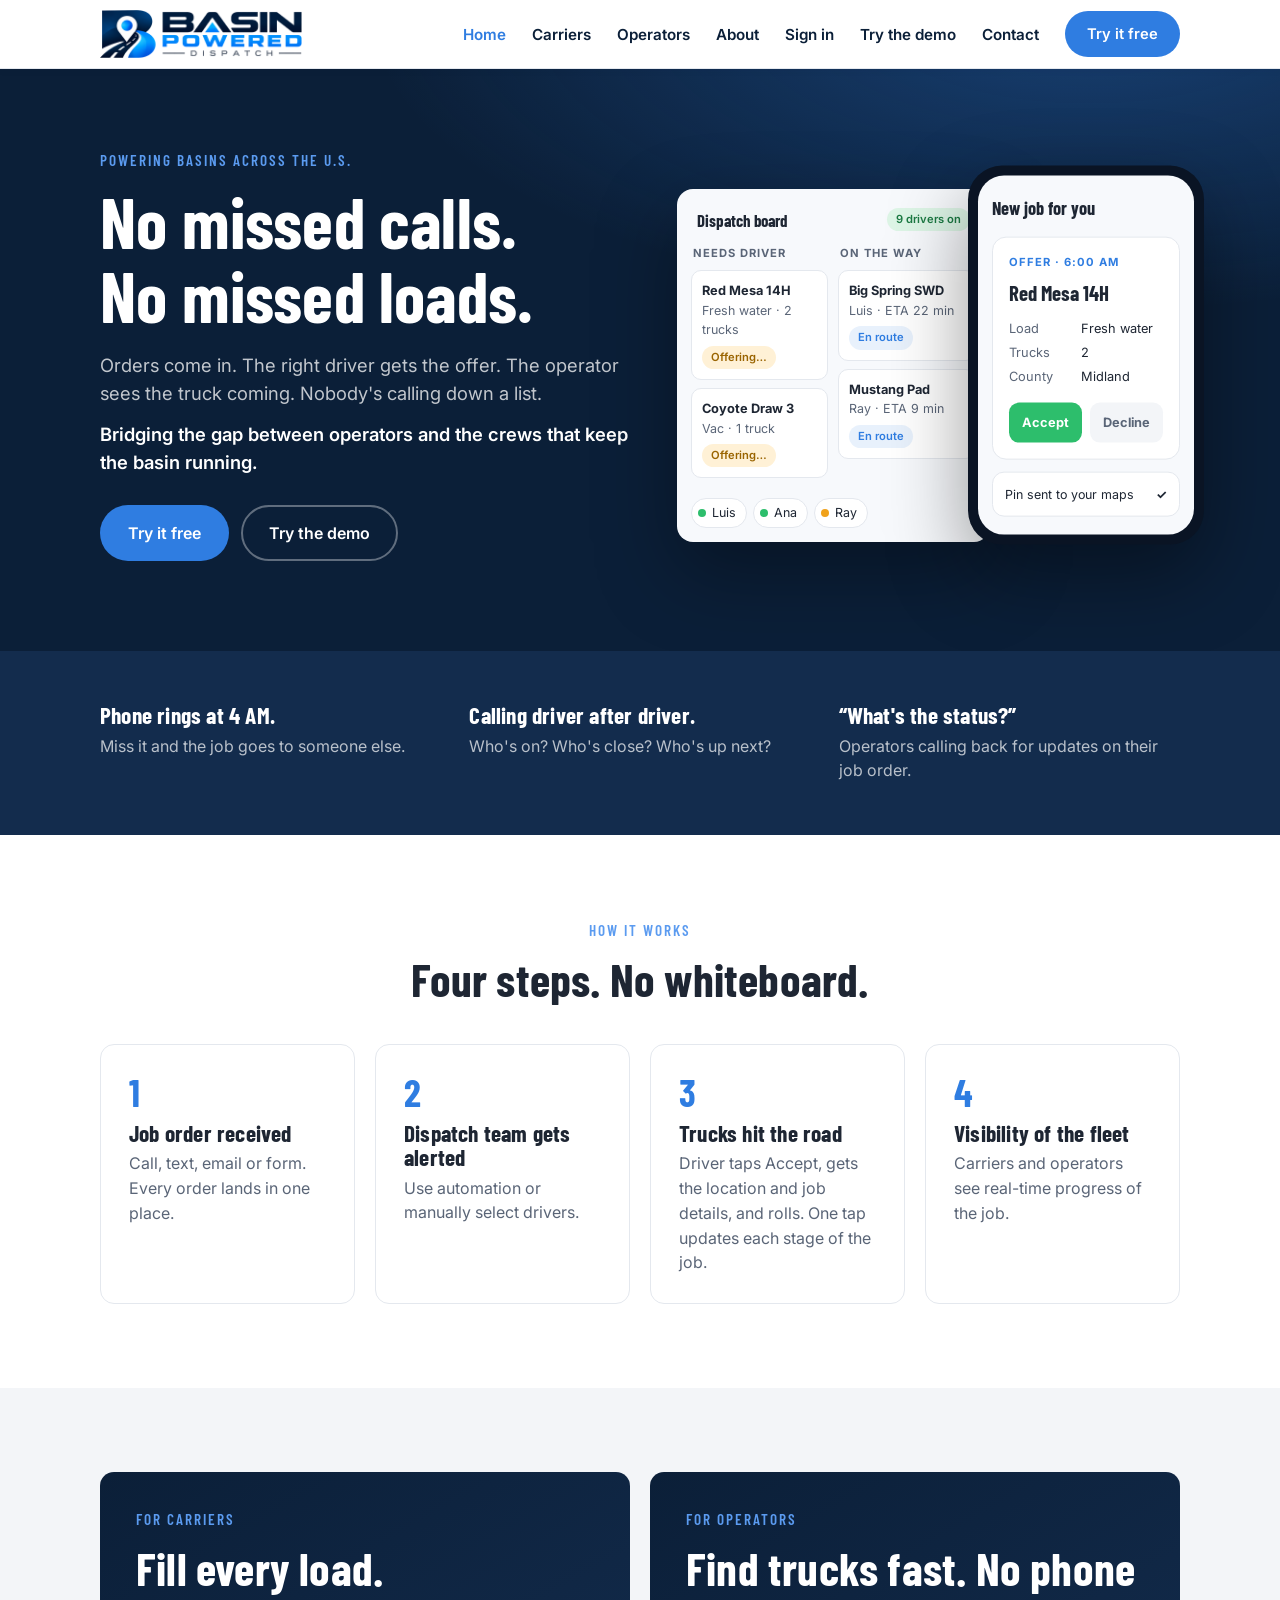
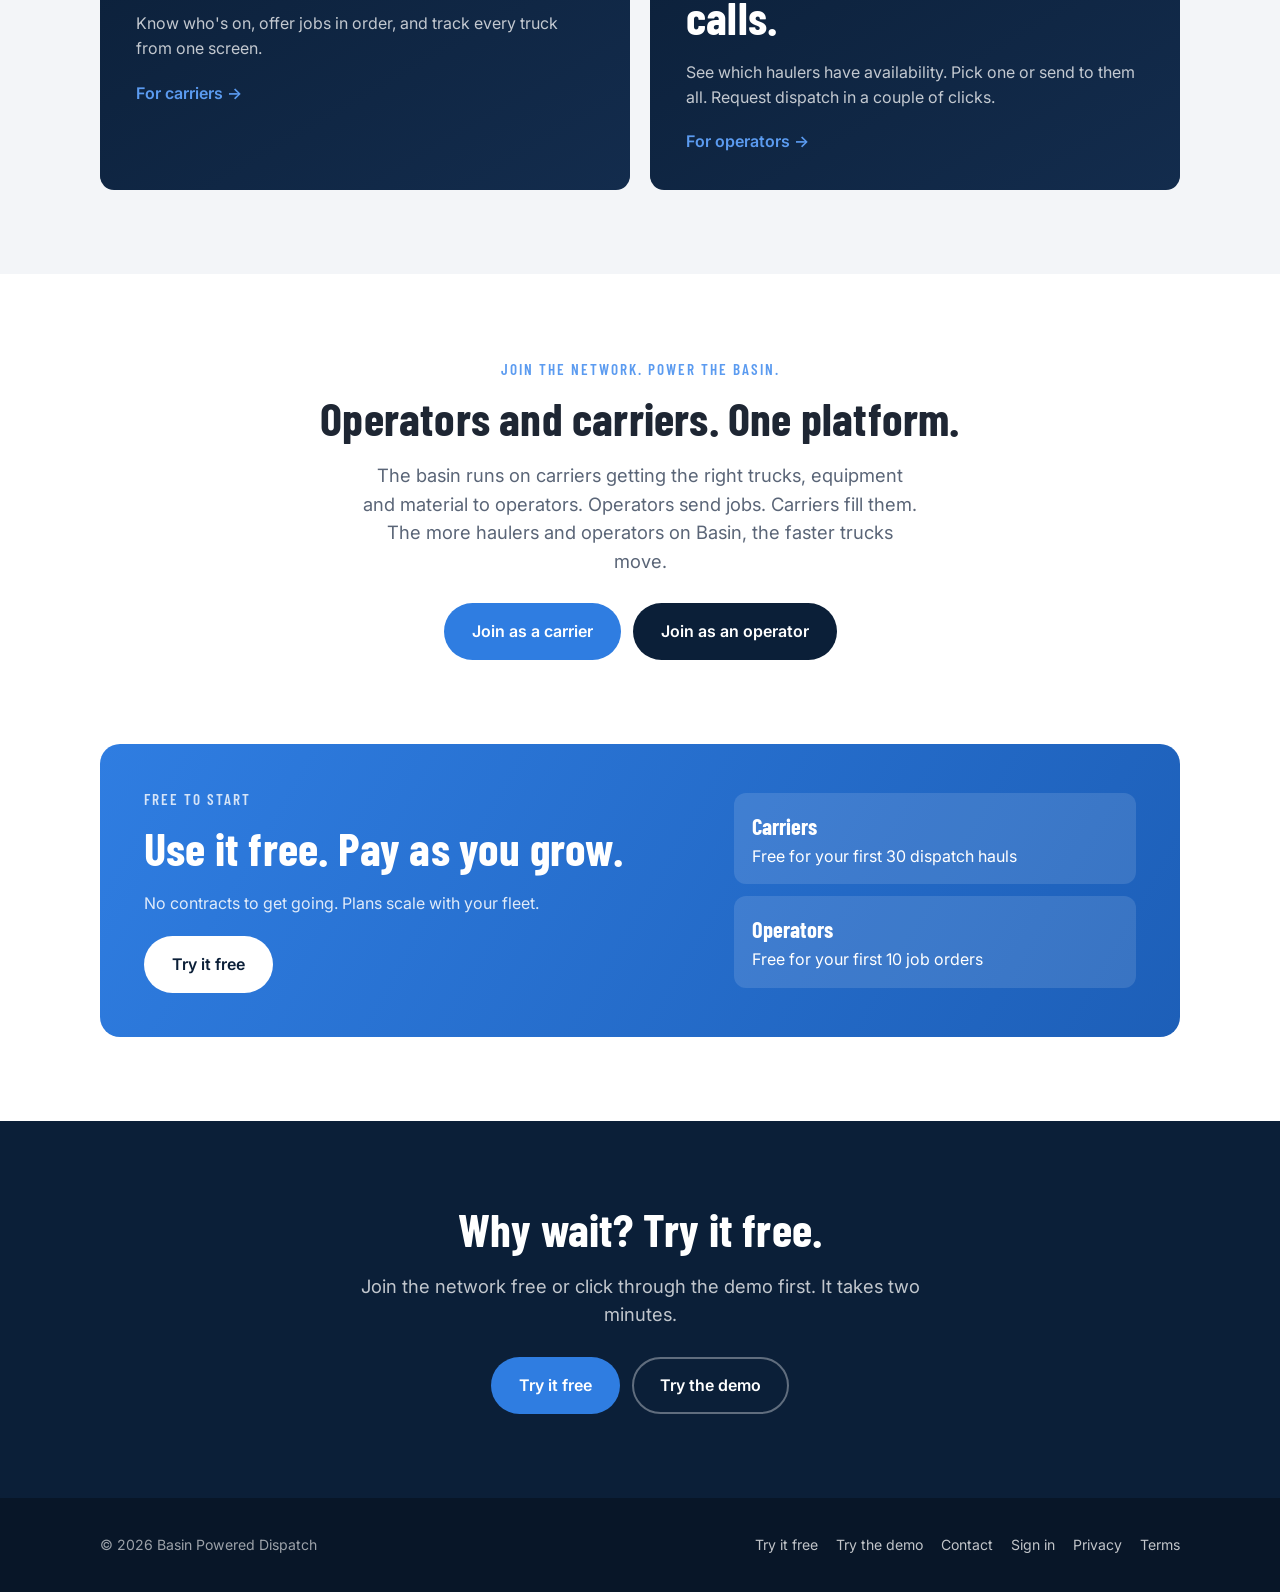
==== commit 26a59e74: "About: slimmed, mission and vision; FAQ removed for now Co-Authored-By: Claude Opus 5.5 <noreply@ant" ====
--- a/index.html
+++ b/index.html
@@ -141,7 +141,6 @@
     <nav>
       <a href="join.html">Try it free</a>
       <a href="demo.html">Try the demo</a>
-      <a href="faq.html">FAQ</a>
       <a href="contact.html">Contact</a>
       <a href="https://basinpowereddispatch.com/">Sign in</a>
       <a href="https://basinpowereddispatch.com/privacy/">Privacy</a>
--- a/styles.css
+++ b/styles.css
@@ -239,3 +239,36 @@
 .st-row .pill{white-space:nowrap}
 .pill.gray{background:var(--gray-100);color:var(--gray-600)}
 .hero .avail{color:var(--gray-900)}
+/* About page */
+.ab-hero{background:linear-gradient(180deg,#fff, var(--gray-100));padding:96px 0 56px;border-bottom:1px solid #E4E8EE}
+.ab-hero h1{color:var(--navy);max-width:860px;font-size:clamp(2.6rem,6vw,4.6rem)}
+.ab-lead{font-size:clamp(1.2rem,2.2vw,1.5rem);color:var(--gray-600);max-width:760px;margin-top:22px;line-height:1.5}
+.ab-prose{padding:64px 0}
+.ab-prose p{font-size:clamp(1.15rem,2vw,1.4rem);line-height:1.6;max-width:820px;color:var(--gray-900);margin-bottom:18px}
+.ab-prose b{color:var(--navy)}
+.leak{display:grid;grid-template-columns:1fr 1fr;gap:20px;margin-top:32px}
+.leak-card{background:#fff;border:1px solid #E4E8EE;border-radius:18px;padding:32px;display:flex;flex-direction:column}
+.leak-tag{display:inline-block;align-self:flex-start;background:var(--sky);color:var(--blue);font-weight:700;font-size:.78rem;letter-spacing:1px;text-transform:uppercase;border-radius:999px;padding:4px 12px;margin-bottom:14px}
+.leak-card h3{font-size:2rem;color:var(--navy)}
+.leak-card p{color:var(--gray-600);margin:8px 0 24px;flex:1}
+.leak-stat{border-top:1px solid #E4E8EE;padding-top:18px}
+.leak-stat b{display:block;font-family:var(--head);font-size:2.4rem;color:var(--blue);line-height:1}
+.leak-stat span{color:var(--gray-600);font-size:.92rem}
+@media(max-width:800px){.leak{grid-template-columns:1fr}}
+.ab-split{display:grid;grid-template-columns:1.1fr 1fr;gap:56px;align-items:center}
+@media(max-width:900px){.ab-split{grid-template-columns:1fr}}
+.flow{list-style:none;position:relative;padding-left:0}
+.flow li{display:grid;grid-template-columns:44px 1fr;column-gap:16px;position:relative;padding-bottom:26px}
+.flow li:not(:last-child)::after{content:"";position:absolute;left:21px;top:44px;bottom:2px;width:2px;background:var(--gray-300)}
+.flow i{font-style:normal;grid-row:span 2;width:44px;height:44px;border-radius:50%;background:var(--navy);color:#fff;font-weight:700;display:grid;place-items:center}
+.flow b{font-family:var(--head);font-size:1.35rem;color:var(--navy);padding-top:2px}
+.flow span{color:var(--gray-600)}
+.ab-band{background:linear-gradient(120deg,var(--blue),#1D5FB8);color:#fff}
+.ab-band h2{max-width:760px}
+.ab-band p{font-size:1.2rem;color:rgba(255,255,255,.9);max-width:760px;margin-top:8px}
+.ab-band .ab-sign{font-family:var(--head);font-weight:700;font-size:1.8rem;color:#fff;margin-top:28px}
+.mv{display:grid;grid-template-columns:1fr 1.3fr;gap:20px}
+.mv-card{background:#fff;border:1px solid #E4E8EE;border-left:4px solid var(--blue);border-radius:14px;padding:28px 30px}
+.mv-card .eyebrow{color:var(--blue)}
+.mv-card p{font-size:1.12rem;line-height:1.6;color:var(--gray-900)}
+@media(max-width:900px){.mv{grid-template-columns:1fr}}
